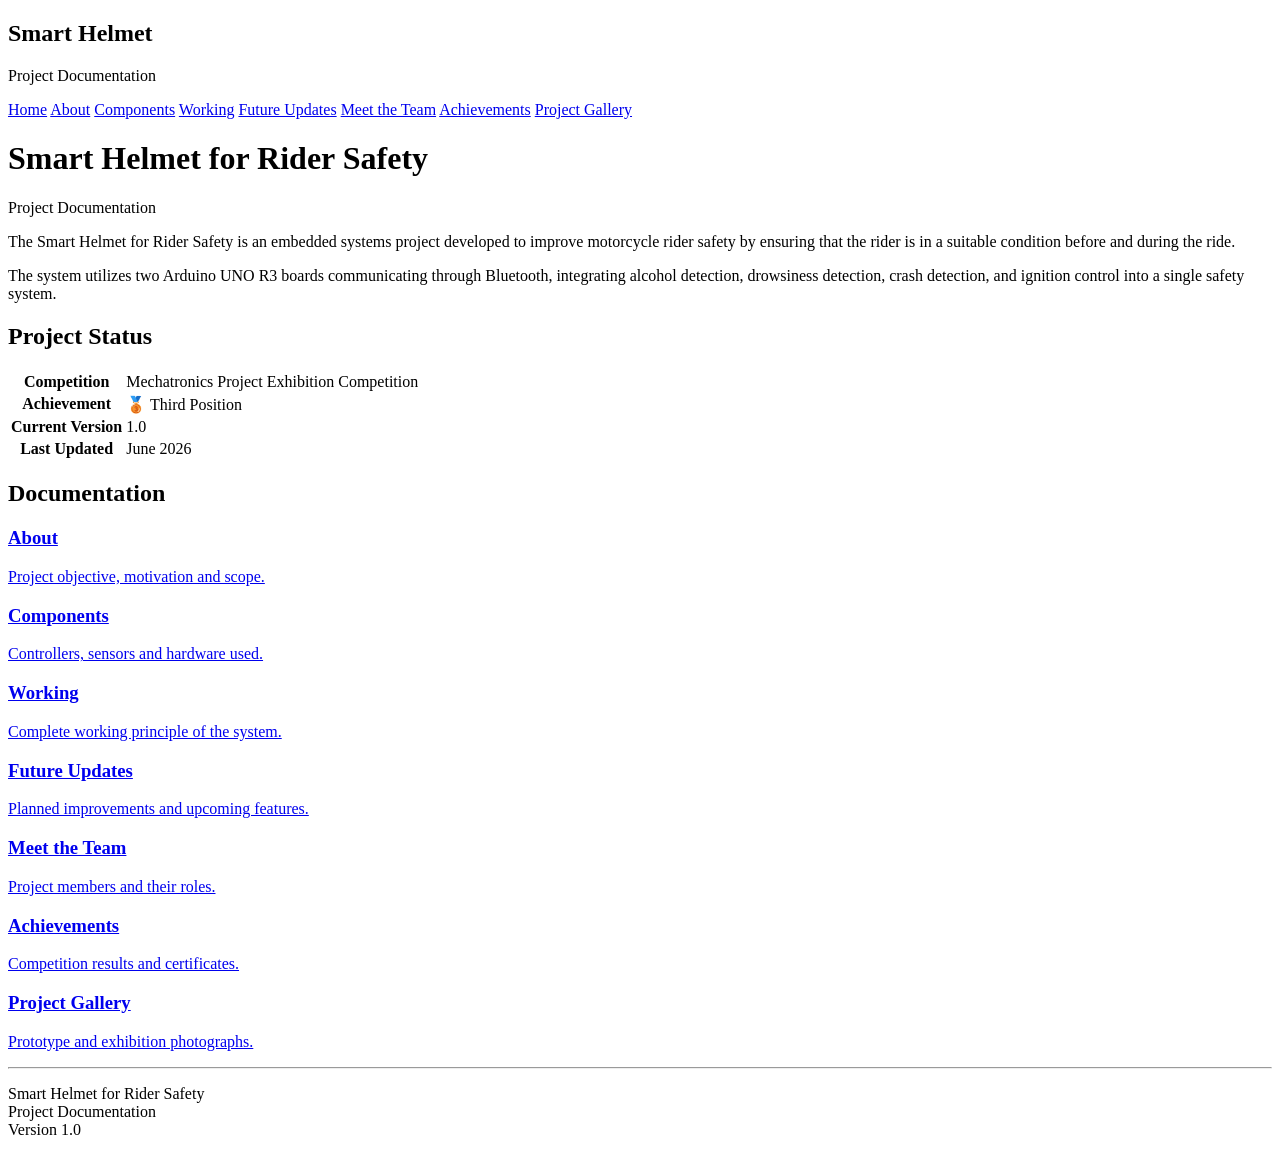
==== index.html @ 1c2648f2 "Home Page" ====
<!DOCTYPE html>
<html lang="en">

<head>
    <meta charset="UTF-8">
    <meta name="viewport" content="width=device-width, initial-scale=1.0">
    <title>Smart Helmet for Rider Safety | Project Documentation</title>

    <link rel="stylesheet" href="css/style.css">
</head>

<body>

    <!-- Sidebar -->

    <aside class="sidebar">

        <h2>Smart Helmet</h2>
        <p class="subtitle">Project Documentation</p>

        <nav>

            <a href="/" class="active">Home</a>
            <a href="about/">About</a>
            <a href="components/">Components</a>
            <a href="working/">Working</a>
            <a href="future/">Future Updates</a>
            <a href="team/">Meet the Team</a>
            <a href="achievements/">Achievements</a>
            <a href="gallery/">Project Gallery</a>

        </nav>

    </aside>

    <!-- Main Content -->

    <main class="content">

        <header>

            <h1>Smart Helmet for Rider Safety</h1>

            <p class="tagline">
                Project Documentation
            </p>

        </header>

        <section>

            <p>
                The Smart Helmet for Rider Safety is an embedded systems project
                developed to improve motorcycle rider safety by ensuring that the
                rider is in a suitable condition before and during the ride.
            </p>

            <p>
                The system utilizes two Arduino UNO R3 boards communicating through
                Bluetooth, integrating alcohol detection, drowsiness detection,
                crash detection, and ignition control into a single safety system.
            </p>

        </section>

        <section>

            <h2>Project Status</h2>

            <table class="status-table">

                <tr>
                    <th>Competition</th>
                    <td>Mechatronics Project Exhibition Competition</td>
                </tr>

                <tr>
                    <th>Achievement</th>
                    <td>🥉 Third Position</td>
                </tr>

                <tr>
                    <th>Current Version</th>
                    <td>1.0</td>
                </tr>

                <tr>
                    <th>Last Updated</th>
                    <td>June 2026</td>
                </tr>

            </table>

        </section>

        <section>

            <h2>Documentation</h2>

            <div class="doc-grid">

                <a href="about/" class="doc-card">
                    <h3>About</h3>
                    <p>Project objective, motivation and scope.</p>
                </a>

                <a href="components/" class="doc-card">
                    <h3>Components</h3>
                    <p>Controllers, sensors and hardware used.</p>
                </a>

                <a href="working/" class="doc-card">
                    <h3>Working</h3>
                    <p>Complete working principle of the system.</p>
                </a>

                <a href="future/" class="doc-card">
                    <h3>Future Updates</h3>
                    <p>Planned improvements and upcoming features.</p>
                </a>

                <a href="team/" class="doc-card">
                    <h3>Meet the Team</h3>
                    <p>Project members and their roles.</p>
                </a>

                <a href="achievements/" class="doc-card">
                    <h3>Achievements</h3>
                    <p>Competition results and certificates.</p>
                </a>

                <a href="gallery/" class="doc-card">
                    <h3>Project Gallery</h3>
                    <p>Prototype and exhibition photographs.</p>
                </a>

            </div>

        </section>

        <footer>

            <hr>

            <p>
                Smart Helmet for Rider Safety<br>
                Project Documentation<br>
                Version 1.0
            </p>

        </footer>

    </main>

</body>

</html>
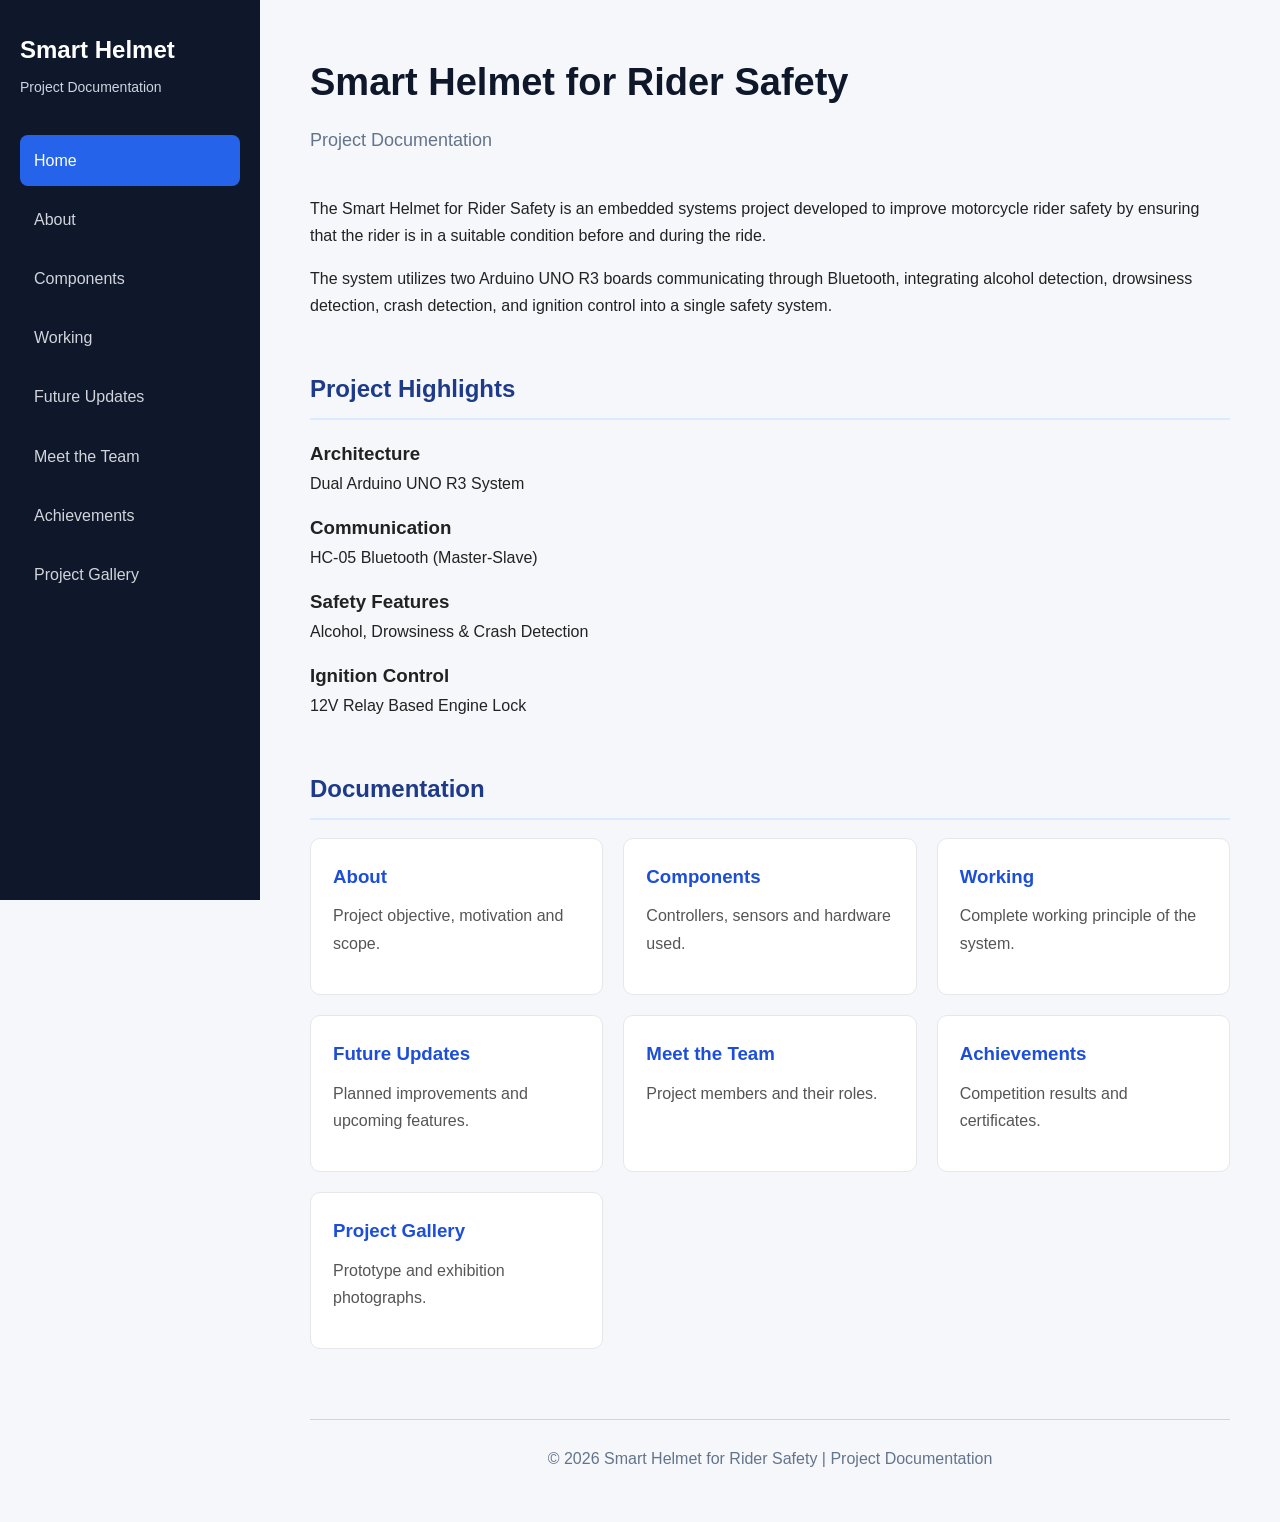
==== commit 3a16d9f8: "Update Home Page" ====
--- a/index.html
+++ b/index.html
@@ -65,33 +65,33 @@
 
         <section>
 
-            <h2>Project Status</h2>
+    <h2>Project Highlights</h2>
 
-            <table class="status-table">
+    <div class="highlights">
 
-                <tr>
-                    <th>Competition</th>
-                    <td>Mechatronics Project Exhibition Competition</td>
-                </tr>
+        <div class="highlight-box">
+            <h3>Architecture</h3>
+            <p>Dual Arduino UNO R3 System</p>
+        </div>
 
-                <tr>
-                    <th>Achievement</th>
-                    <td>🥉 Third Position</td>
-                </tr>
+        <div class="highlight-box">
+            <h3>Communication</h3>
+            <p>HC-05 Bluetooth (Master-Slave)</p>
+        </div>
 
-                <tr>
-                    <th>Current Version</th>
-                    <td>1.0</td>
-                </tr>
+        <div class="highlight-box">
+            <h3>Safety Features</h3>
+            <p>Alcohol, Drowsiness & Crash Detection</p>
+        </div>
 
-                <tr>
-                    <th>Last Updated</th>
-                    <td>June 2026</td>
-                </tr>
+        <div class="highlight-box">
+            <h3>Ignition Control</h3>
+            <p>12V Relay Based Engine Lock</p>
+        </div>
 
-            </table>
+    </div>
 
-        </section>
+</section>
 
         <section>
 
@@ -143,9 +143,7 @@
             <hr>
 
             <p>
-                Smart Helmet for Rider Safety<br>
-                Project Documentation<br>
-                Version 1.0
+                © 2026 Smart Helmet for Rider Safety | Project Documentation
             </p>
 
         </footer>
--- a/css/style.css
+++ b/css/style.css
@@ -0,0 +1,220 @@
+/* ===========================
+   Smart Helmet Documentation
+   =========================== */
+
+* {
+    margin: 0;
+    padding: 0;
+    box-sizing: border-box;
+}
+
+body {
+    font-family: "Segoe UI", Arial, sans-serif;
+    background: #f5f7fa;
+    color: #222;
+    display: flex;
+    line-height: 1.7;
+}
+
+/* Sidebar */
+
+.sidebar {
+    width: 260px;
+    height: 100vh;
+    position: fixed;
+    left: 0;
+    top: 0;
+    background: #0f172a;
+    color: white;
+    padding: 30px 20px;
+    overflow-y: auto;
+}
+
+.sidebar h2 {
+    font-size: 24px;
+    margin-bottom: 5px;
+}
+
+.subtitle {
+    color: #cbd5e1;
+    font-size: 14px;
+    margin-bottom: 35px;
+}
+
+.sidebar nav {
+    display: flex;
+    flex-direction: column;
+}
+
+.sidebar nav a {
+    color: #d1d5db;
+    text-decoration: none;
+    padding: 12px 14px;
+    margin-bottom: 8px;
+    border-radius: 8px;
+    transition: .25s;
+}
+
+.sidebar nav a:hover {
+    background: #1e293b;
+    color: white;
+}
+
+.sidebar nav a.active {
+    background: #2563eb;
+    color: white;
+}
+
+/* Main Content */
+
+.content {
+    margin-left: 260px;
+    width: calc(100% - 260px);
+    padding: 50px;
+}
+
+header {
+    margin-bottom: 40px;
+}
+
+header h1 {
+    font-size: 38px;
+    color: #0f172a;
+    margin-bottom: 10px;
+}
+
+.tagline {
+    color: #64748b;
+    font-size: 18px;
+}
+
+/* Sections */
+
+section {
+    margin-bottom: 50px;
+}
+
+section h2 {
+    margin-bottom: 18px;
+    color: #1e3a8a;
+    border-bottom: 2px solid #dbeafe;
+    padding-bottom: 8px;
+}
+
+section p {
+    margin-bottom: 15px;
+}
+
+/* Status Table */
+
+.status-table {
+    width: 100%;
+    border-collapse: collapse;
+    background: white;
+    border-radius: 10px;
+    overflow: hidden;
+    box-shadow: 0 2px 10px rgba(0,0,0,.05);
+}
+
+.status-table th,
+.status-table td {
+    padding: 15px;
+    border-bottom: 1px solid #e5e7eb;
+    text-align: left;
+}
+
+.status-table th {
+    width: 220px;
+    background: #eff6ff;
+    color: #1e3a8a;
+}
+
+/* Documentation Cards */
+
+.doc-grid {
+    display: grid;
+    grid-template-columns: repeat(auto-fit, minmax(260px,1fr));
+    gap: 20px;
+}
+
+.doc-card {
+    background: white;
+    border-radius: 10px;
+    padding: 22px;
+    text-decoration: none;
+    color: inherit;
+    border: 1px solid #e5e7eb;
+    transition: .25s;
+}
+
+.doc-card:hover {
+    transform: translateY(-4px);
+    box-shadow: 0 10px 20px rgba(0,0,0,.08);
+    border-color: #2563eb;
+}
+
+.doc-card h3 {
+    color: #1d4ed8;
+    margin-bottom: 10px;
+}
+
+.doc-card p {
+    color: #555;
+}
+
+/* Lists */
+
+ul {
+    padding-left: 20px;
+}
+
+li {
+    margin-bottom: 10px;
+}
+
+/* Tables */
+
+table {
+    width: 100%;
+}
+
+th,
+td {
+    vertical-align: top;
+}
+
+/* Footer */
+
+footer {
+    margin-top: 70px;
+    color: #64748b;
+    text-align: center;
+}
+
+footer hr {
+    margin-bottom: 25px;
+    border: none;
+    border-top: 1px solid #d1d5db;
+}
+
+/* Responsive */
+
+@media (max-width: 900px) {
+
+    body {
+        display: block;
+    }
+
+    .sidebar {
+        position: relative;
+        width: 100%;
+        height: auto;
+    }
+
+    .content {
+        width: 100%;
+        margin-left: 0;
+        padding: 30px;
+    }
+
+}
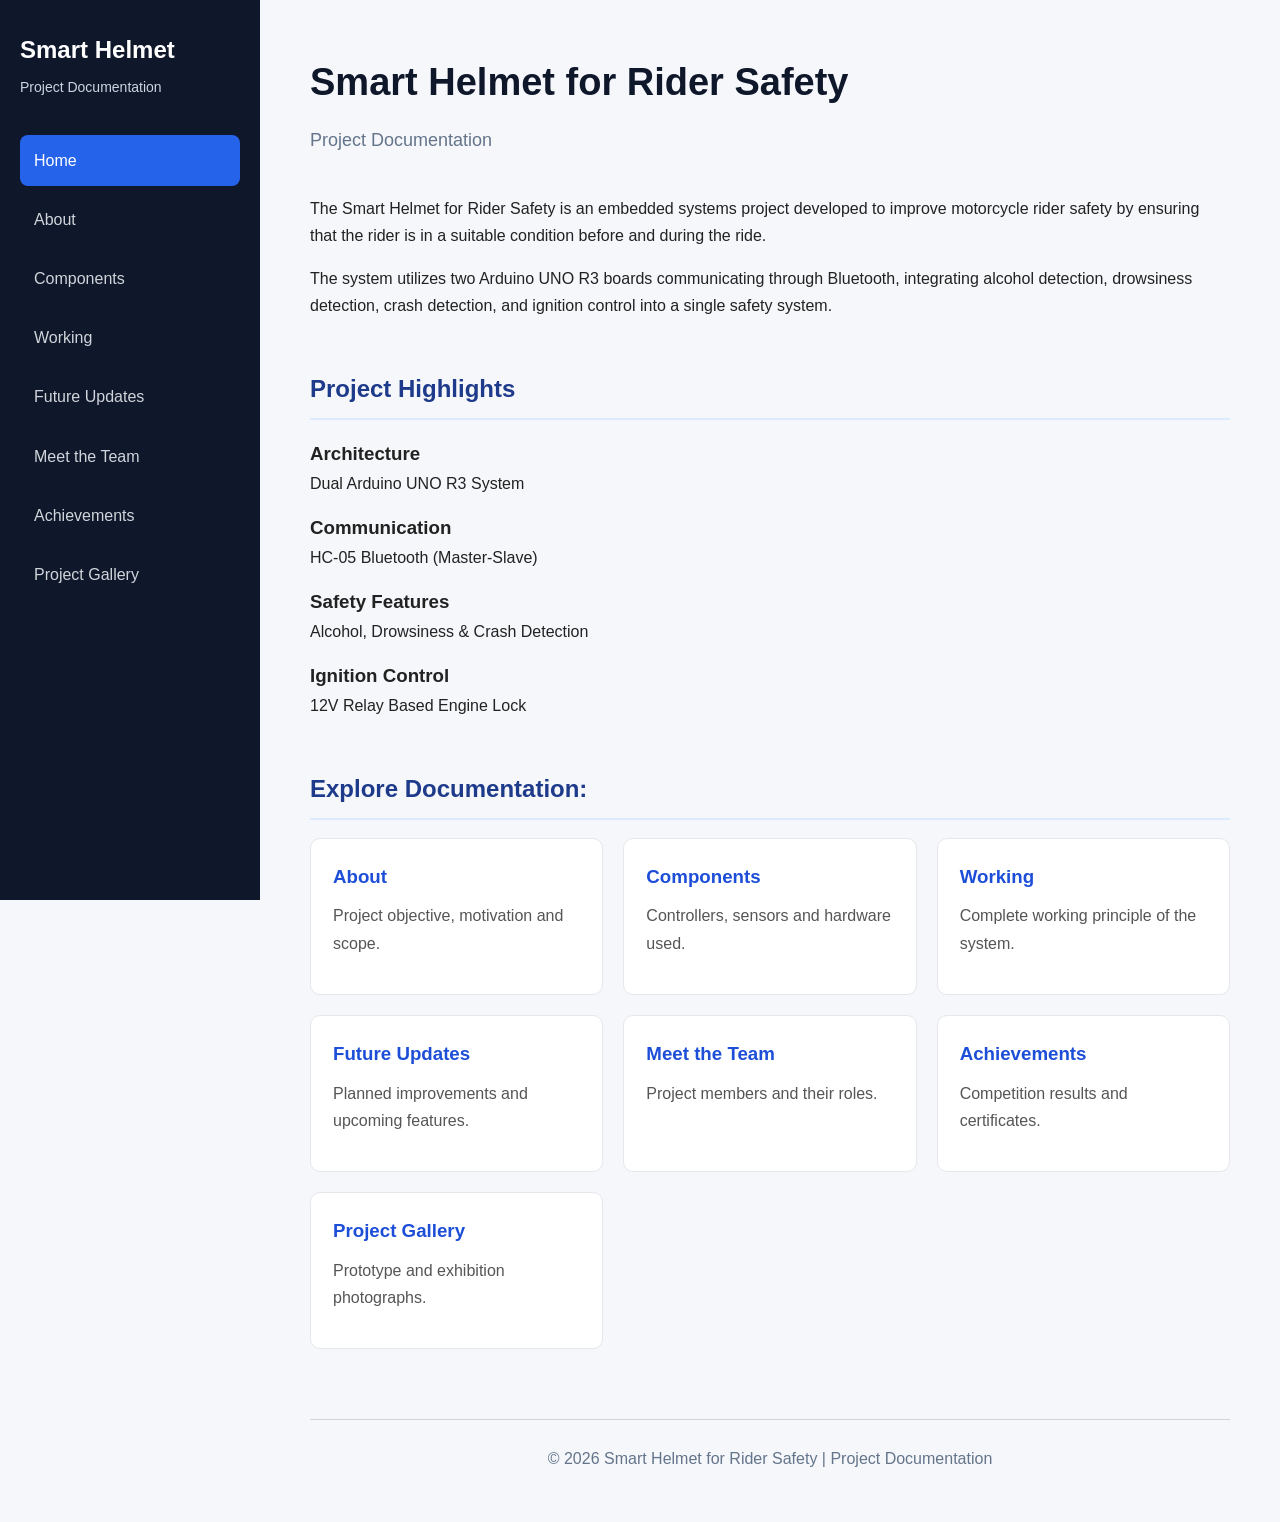
==== commit f8308335: "Update Home Page" ====
--- a/index.html
+++ b/index.html
@@ -95,7 +95,7 @@
 
         <section>
 
-            <h2>Documentation</h2>
+            <h2>Explore Documentation:</h2>
 
             <div class="doc-grid">
 
